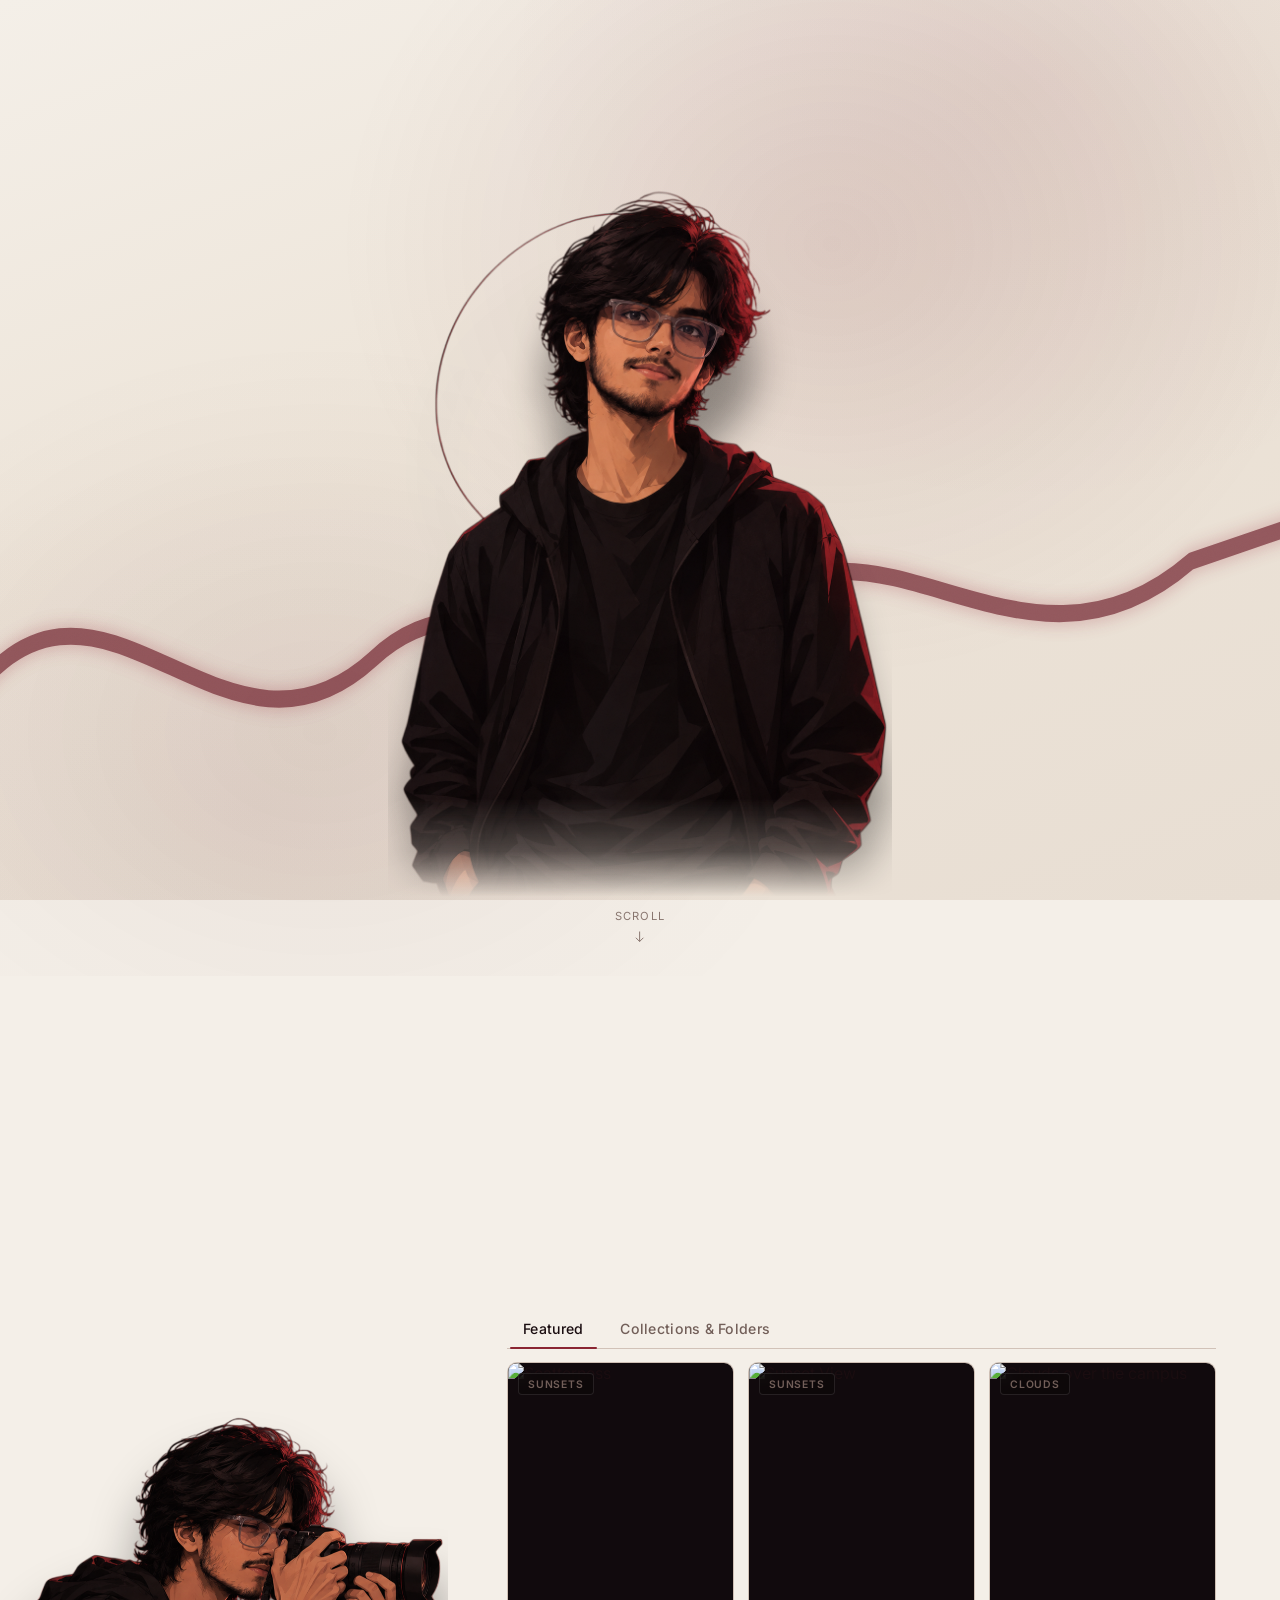
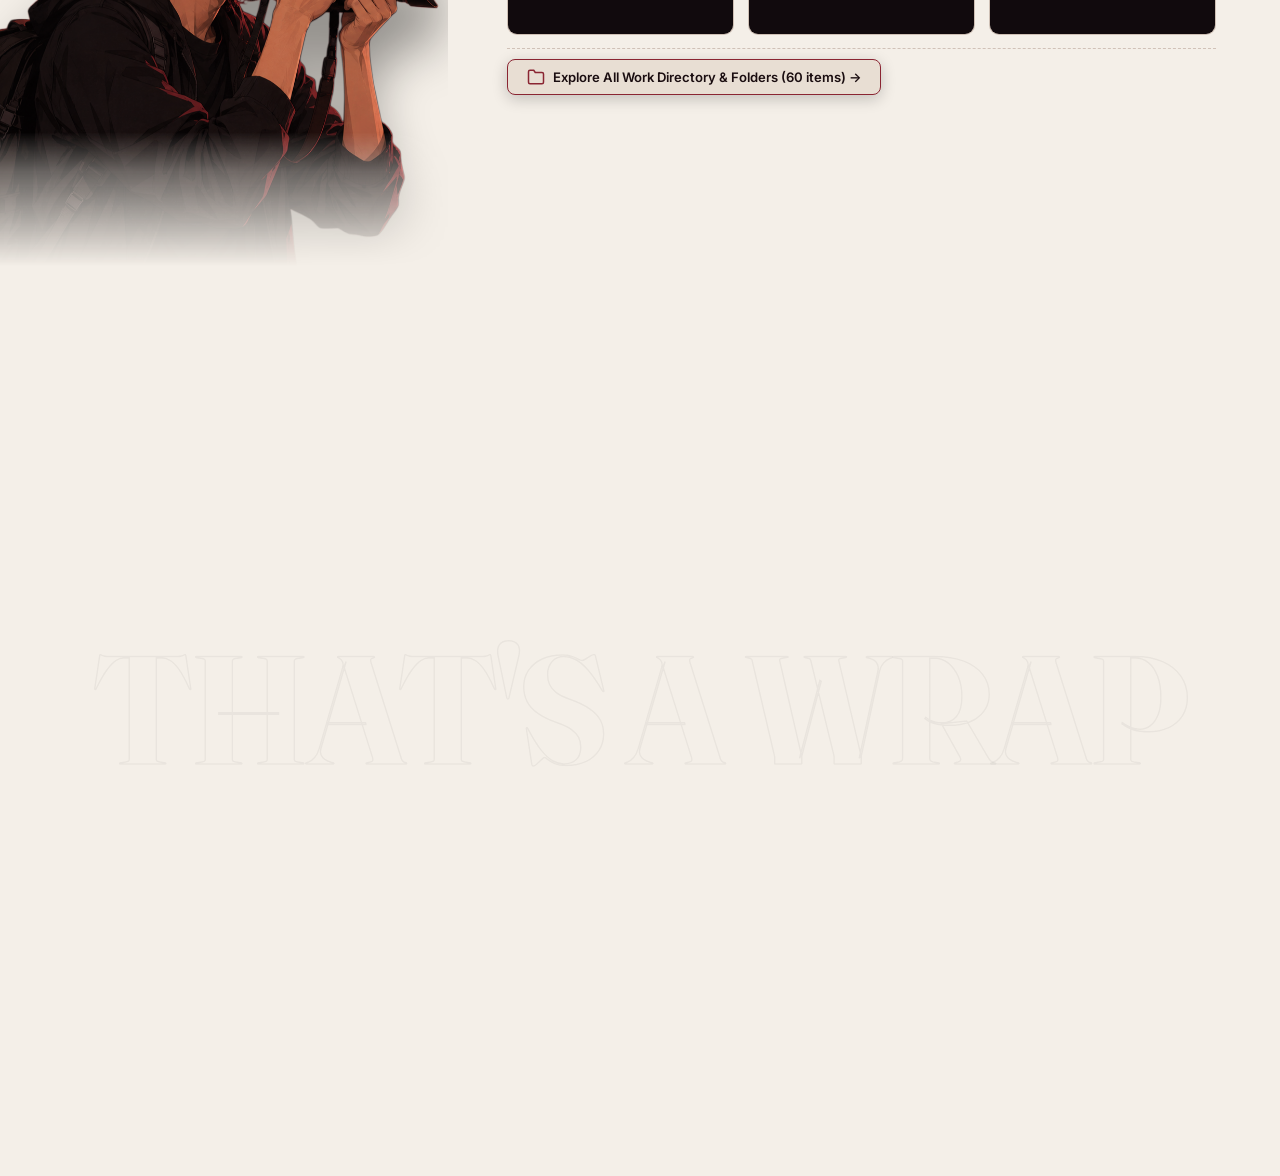
==== index.html @ b4c971c4 "feat: complete portfolio website release" ====
<!DOCTYPE html>
<html lang="en">
<head>
<meta charset="UTF-8">
<meta name="viewport" content="width=device-width, initial-scale=1.0">
<title>Priyansh Namdeo — Photographer &amp; Videographer</title>
<meta name="description" content="Portfolio of Priyansh Namdeo — self-taught photographer and videographer based in Gwalior, India.">
<link rel="icon" href="data:image/svg+xml,<svg xmlns='http://www.w3.org/2000/svg' viewBox='0 0 100 100'><text y='.9em' font-size='90'>📷</text></svg>">

<!-- Google Fonts: Fraunces for editorial display, Inter for clean body -->
<link rel="preconnect" href="https://fonts.googleapis.com">
<link rel="preconnect" href="https://fonts.gstatic.com" crossorigin>
<link href="https://fonts.googleapis.com/css2?family=Fraunces:ital,opsz,wght@0,9..144,300;0,9..144,400;0,9..144,500;0,9..144,600;1,9..144,300&family=Inter:wght@300;400;500;600&display=swap" rel="stylesheet">

<link rel="stylesheet" href="style.css">
</head>
<body class="theme-dark">

<!-- ============================================================
     BACKGROUND LAYERS
     ============================================================ -->

<!-- Dot grid pattern -->
<div class="dot-grid" aria-hidden="true"></div>

<!-- Global warm glow -->
<div class="bg-glow" aria-hidden="true"></div>

<!-- Film grain noise overlay -->
<div class="grain" aria-hidden="true"></div>

<!-- ============================================================
     NAVBAR
     ============================================================ -->
<nav class="navbar" id="navbar" aria-label="Main navigation">
  <a href="#hero" class="nav-logo" id="navLogo">
    PN<span>.</span>
  </a>

  <ul class="nav-links" id="navLinks" role="list">
    <li><a href="#hero"   class="active" data-nav="hero">Intro</a></li>
    <li><a href="#work"   data-nav="work">Work</a></li>
    <li><a href="work.html">All Folders</a></li>
    <li><a href="#thanks" data-nav="thanks">Contact</a></li>
  </ul>

  <div style="display:flex;align-items:center;gap:0.8rem;">
    <!-- Theme toggle (moved into nav) -->
    <button id="themeToggle" class="theme-toggle" aria-label="Toggle light and dark theme">
      <svg class="icon-sun" viewBox="0 0 24 24" fill="none" stroke="currentColor" stroke-width="1.6">
        <circle cx="12" cy="12" r="4.2"/>
        <path d="M12 2.5v2.4M12 19.1v2.4M4.2 4.2l1.7 1.7M18.1 18.1l1.7 1.7M2.5 12h2.4M19.1 12h2.4M4.2 19.8l1.7-1.7M18.1 5.9l1.7-1.7"/>
      </svg>
      <svg class="icon-moon" viewBox="0 0 24 24" fill="none" stroke="currentColor" stroke-width="1.6">
        <path d="M20.5 14.5A8.5 8.5 0 1 1 9.5 3.5a7 7 0 0 0 11 11Z"/>
      </svg>
    </button>

    <!-- Hamburger (mobile) -->
    <button class="nav-hamburger" id="navHamburger" aria-label="Toggle menu" aria-expanded="false">
      <span></span>
      <span></span>
      <span></span>
    </button>
  </div>
</nav>

<!-- ============================================================
     SIDE DOT NAV
     ============================================================ -->
<nav class="dot-nav" aria-label="Section navigation" id="dotNav">
  <button class="dot active" data-target="hero"   aria-label="Go to intro"></button>
  <button class="dot"        data-target="work"   aria-label="Go to work"></button>
  <button class="dot"        data-target="thanks" aria-label="Go to contact"></button>
</nav>

<!-- ============================================================
     MAIN SCROLL CONTAINER
     ============================================================ -->
<main id="scrollContainer">

  <!-- ============ SECTION 1: HERO ============ -->
  <section id="hero" class="panel hero-panel">
    <div class="hero-bg-glow" aria-hidden="true"></div>

    <div class="hero-inner">

      <!-- Left: About text -->
      <div class="hero-left" id="heroLeft">
        <p class="hero-tagline">Photographer &middot; Videographer</p>
        <p class="hero-about">
          I'm Priyansh — a self-taught photographer and videographer exploring
          visual storytelling through light, motion, and quiet moments.
          Currently a third-year B.Tech student at MITS Gwalior,
          learning the craft one frame at a time.
        </p>
      </div>

      <!-- Center: Name + Character -->
      <div class="hero-center">
        <div class="hero-nametag" id="heroNametag">
          <span class="hero-name-line" id="heroLine1">PRIYANSH</span>
          <span class="hero-name-line" id="heroLine2">NAMDEO</span>
          <div class="hero-name-accent" id="heroAccent"></div>
        </div>
        <img
          src="assets/01-mine_cutout.png"
          alt="Illustrated portrait of Priyansh Namdeo"
          class="hero-character"
          id="heroCharacter"
        >
      </div>

      <!-- Right: hidden spacer for grid balance -->
      <div class="hero-right" id="heroRight" aria-hidden="true"></div>

    </div><!-- /.hero-inner -->

    <!-- ======== RIBBON — fully behind the character (z-index 1) ======== -->
    <svg
      class="hero-ribbon"
      id="heroRibbon"
      viewBox="0 0 1440 800"
      preserveAspectRatio="none"
      aria-hidden="true"
    >
      <!--
        Single continuous ribbon path sweeping left to right.
        Entire SVG is z-index 1 — always behind the character (z-index 2).
        Drawn in via strokeDashoffset animation on page load.
      -->
      <path
        class="ribbon-path"
        id="ribbonPath"
        d="M -60,600
           C  100,400  240,660  420,540
           C  560,445  680,610  840,500
           C  990,400 1150,580 1340,460
           L 1500,420"
      />
    </svg>


    <!-- ======== 4-pointed sparkle stars (✦) — scattered around ======== -->
    <span class="sparkle sparkle--lg" style="top:16%;left:9%;"    aria-hidden="true">✦</span>
    <span class="sparkle"            style="top:70%;right:12%;"   aria-hidden="true">✦</span>
    <span class="sparkle sparkle--sm" style="top:32%;right:18%;"  aria-hidden="true">✦</span>
    <span class="sparkle sparkle--sm" style="top:58%;left:28%;"   aria-hidden="true">✦</span>
    <span class="sparkle sparkle--sm" style="top:80%;left:14%;"   aria-hidden="true">✦</span>

    <!-- ======== Prismatic lens flare light streaks ======== -->
    <div class="lens-flare lens-flare--1"   aria-hidden="true"></div>
    <div class="lens-flare lens-flare--2"   aria-hidden="true"></div>
    <div class="lens-flare lens-flare--dot" aria-hidden="true"></div>

    <!-- Scroll cue -->
    <div class="scroll-cue" id="scrollCue" role="button" tabindex="0" aria-label="Scroll to work">
      <span>Scroll</span>
      <svg viewBox="0 0 24 24" width="15" height="15" fill="none" stroke="currentColor" stroke-width="1.6">
        <path d="M12 4v16M6 14l6 6 6-6"/>
      </svg>
    </div>
  </section>

  <!-- ============ SECTION 2: WORK ============ -->
  <section id="work" class="panel work-panel">

    <!-- Left: Character column -->
    <div class="work-character-col">
      <img
        src="assets/02-mine_cutout.png"
        alt="Illustrated portrait of Priyansh Namdeo holding a camera"
        class="work-character"
        id="workCharacter"
      >
    </div>

    <!-- Right: Content -->
    <div class="work-content-col">
      <div class="work-header" id="workHeader">
        <h2 class="work-title">The Work</h2>
        <p class="work-subtitle">A collection of frames, edits, and stories — captured and cut over five years.</p>
      </div>

      <div class="tabs" role="tablist">
        <button class="tab-btn active" data-tab="featured" role="tab" aria-selected="true">Featured</button>
        <button class="tab-btn" data-tab="collections" role="tab" aria-selected="false">Collections &amp; Folders</button>
      </div>

      <!-- FEATURED TAB -->
      <div class="tab-panel active" id="tab-featured" role="tabpanel">
        <div class="masonry pinterest-grid" id="masonry-featured">
          <!-- populated by JS with all 6 featured items -->
        </div>
        <div class="explore-more-bar">
          <a href="work.html" class="explore-more-btn">
            <svg viewBox="0 0 24 24" width="18" height="18" fill="none" stroke="currentColor" stroke-width="2"><path d="M22 19a2 2 0 0 1-2 2H4a2 2 0 0 1-2-2V5a2 2 0 0 1 2-2h5l2 3h9a2 2 0 0 1 2 2z"/></svg>
            <span>Explore All Work Directory &amp; Folders (60 items) &rarr;</span>
          </a>
        </div>
      </div>

      <!-- COLLECTIONS & FOLDERS TAB -->
      <div class="tab-panel" id="tab-collections" role="tabpanel">
        <!-- Main Category / Folder Row -->
        <div class="folder-nav-row" id="folderNavRow">
          <button class="folder-btn active" data-folder="photography">
            <svg viewBox="0 0 24 24" width="16" height="16" fill="none" stroke="currentColor" stroke-width="1.8"><path d="M23 19a2 2 0 0 1-2 2H3a2 2 0 0 1-2-2V8a2 2 0 0 1 2-2h4l2-3h6l2 3h4a2 2 0 0 1 2 2z"/><circle cx="12" cy="13" r="4"/></svg>
            <span>Photography</span>
            <span class="folder-badge" id="badge-photography">39</span>
          </button>
          <button class="folder-btn" data-folder="video">
            <svg viewBox="0 0 24 24" width="16" height="16" fill="none" stroke="currentColor" stroke-width="1.8"><polygon points="23 7 16 12 23 17 23 7"/><rect x="1" y="5" width="15" height="14" rx="2" ry="2"/></svg>
            <span>Videography &amp; Reels</span>
            <span class="folder-badge" id="badge-video">21</span>
          </button>
        </div>

        <!-- Subfolder Pills Row -->
        <div class="subtab-row" id="subfolderNavRow">
          <!-- Populated dynamically by JS -->
        </div>

        <!-- Breadcrumb / Active Context indicator -->
        <div class="folder-breadcrumb" id="folderBreadcrumb">
          <span class="crumb-root">Collections</span>
          <span class="crumb-sep">/</span>
          <span class="crumb-folder" id="crumbFolder">Photography</span>
          <span class="crumb-sep">/</span>
          <span class="crumb-sub" id="crumbSub">All Photos</span>
          <span class="crumb-count" id="crumbCount"></span>
        </div>

        <!-- Pinterest Masonry View -->
        <div class="masonry pinterest-grid" id="masonry-collections">
          <!-- populated by JS -->
        </div>

        <div class="explore-more-bar">
          <a href="work.html" class="explore-more-btn">
            <svg viewBox="0 0 24 24" width="18" height="18" fill="none" stroke="currentColor" stroke-width="2"><path d="M22 19a2 2 0 0 1-2 2H4a2 2 0 0 1-2-2V5a2 2 0 0 1 2-2h5l2 3h9a2 2 0 0 1 2 2z"/></svg>
            <span>Open Full Directory in Separate Page &rarr;</span>
          </a>
        </div>
      </div>
    </div>
  </section>

  <!-- ============ SECTION 3: THANK YOU ============ -->
  <section id="thanks" class="panel thanks-panel">
    <!-- Background Atmospheric Watermark Typography -->
    <div class="thanks-watermark" aria-hidden="true">THAT'S A WRAP</div>

    <div class="thanks-content-col" id="thanksContent">
      <h2 class="thanks-title">Thank You<br>for Stopping By</h2>
      <p class="thanks-body">
        That's the work, so far. New frames and edits get added as I make them —
        feel free to come back and see what's new. If you'd like to talk,
        collaborate, or just say hi, find me here:
      </p>
      <div class="social-row">
        <a href="mailto:priyanshnamdeo123@gmail.com" class="social-link" title="Send an email to Priyansh">
          <svg viewBox="0 0 24 24" width="20" height="20" fill="none" stroke="currentColor" stroke-width="1.6">
            <path d="M4 4h16c1.1 0 2 .9 2 2v12c0 1.1-.9 2-2 2H4c-1.1 0-2-.9-2-2V6c0-1.1.9-2 2-2z"/>
            <polyline points="22,6 12,13 2,6"/>
          </svg>
          <span>priyanshnamdeo123@gmail.com</span>
        </a>
        <a href="https://www.instagram.com/pnx.cam._/?hl=en" target="_blank" rel="noopener" class="social-link">
          <svg viewBox="0 0 24 24" width="20" height="20" fill="none" stroke="currentColor" stroke-width="1.6">
            <rect x="3" y="3" width="18" height="18" rx="5"/>
            <circle cx="12" cy="12" r="4"/>
            <circle cx="17.2" cy="6.8" r="1"/>
          </svg>
          <span>Instagram</span>
        </a>
        <a href="https://www.linkedin.com/in/priyansh-namdeo-vii" target="_blank" rel="noopener" class="social-link">
          <svg viewBox="0 0 24 24" width="20" height="20" fill="none" stroke="currentColor" stroke-width="1.6">
            <rect x="3.5" y="3.5" width="17" height="17" rx="3.5"/>
            <path d="M6.5 8.8h.01M6.5 12v6M12 12v6M12 12c0-2 1.8-2.8 3-2.8 1.7 0 3 1 3 3.3V18"/>
          </svg>
          <span>LinkedIn</span>
        </a>
      </div>
    </div>

    <div class="thanks-character-col" id="thanksCharCol">
      <img
        src="assets/03-mine_cutout.png"
        alt="Illustration of Priyansh walking away, waving goodbye"
        class="thanks-character"
        id="thanksCharacter"
      >
    </div>
  </section>

</main><!-- /#scrollContainer -->

<!-- ============================================================
     LIGHTBOX (with Prev/Next Navigation)
     ============================================================ -->
<div id="lightbox" class="lightbox" role="dialog" aria-modal="true" aria-label="Media viewer">
  <button class="lightbox-close" id="lightboxClose" aria-label="Close viewer">
    <svg viewBox="0 0 24 24" width="24" height="24" fill="none" stroke="currentColor" stroke-width="1.6">
      <path d="M6 6l12 12M18 6L6 18"/>
    </svg>
  </button>
  <button class="lightbox-nav lightbox-prev" id="lightboxPrev" aria-label="Previous item">
    <svg viewBox="0 0 24 24" width="28" height="28" fill="none" stroke="currentColor" stroke-width="1.8">
      <path d="M15 18l-6-6 6-6"/>
    </svg>
  </button>
  <button class="lightbox-nav lightbox-next" id="lightboxNext" aria-label="Next item">
    <svg viewBox="0 0 24 24" width="28" height="28" fill="none" stroke="currentColor" stroke-width="1.8">
      <path d="M9 18l6-6-6-6"/>
    </svg>
  </button>
  <div class="lightbox-inner" id="lightboxInner"></div>
  <div class="lightbox-caption" id="lightboxCaption"></div>
</div>

<!-- ============================================================
     SCRIPTS
     ============================================================ -->
<script src="https://cdnjs.cloudflare.com/ajax/libs/animejs/3.2.2/anime.min.js"></script>
<script src="gallery-data.js"></script>
<script src="script.js"></script>
</body>
</html>
---- style.css ----
/* ==========================================================================
   PRIYANSH NAMDEO — PORTFOLIO
   Burgundy Noir × Ivory Editorial × Cinematic Anime × Minimal Luxury
   ========================================================================== */

/* ---- IMPORT FONTS ---- */
/* (already in <head>, kept for reference) */

/* ==========================================================================
   CSS CUSTOM PROPERTIES — COLOR SYSTEM
   ========================================================================== */

:root {
  /* Dark theme (default) — Burgundy Noir */
  --bg:              #0D080A;
  --surface:         #170D10;
  --deep-burgundy:   #2A0D14;
  --burgundy:        #641A27;
  --accent:          #9B2F3D;
  --text-muted:      #BBA9A0;
  --text-secondary:  #806D67;
  --text:            #F4EDE4;
  --border:          rgba(74, 37, 44, 0.65);
  --border-solid:    #4A252C;

  /* FOV cone color */
  --fov-fill:        rgba(155, 47, 61, 0.10);
  --fov-stroke:      rgba(155, 47, 61, 0.45);

  /* Fonts */
  --font-display: 'Fraunces', Georgia, serif;
  --font-body:    'Inter', system-ui, sans-serif;

  /* Easing */
  --ease: cubic-bezier(.22,.61,.36,1);
  --ease-bounce: cubic-bezier(.34,1.56,.64,1);

  /* Noise overlay opacity */
  --noise-opacity: 0.038;
}

body.theme-light {
  /* Light theme — Ivory Editorial */
  --bg:              #F4EFE8;
  --surface:         #E8DED3;
  --deep-burgundy:   #53161D;
  --burgundy:        #6E1E2A;
  --accent:          #8A2532;
  --text-muted:      #725F59;
  --text-secondary:  #88756E;
  --text:            #1A0D10;
  --border:          rgba(203, 186, 176, 0.85);
  --border-solid:    #CBBAB0;

  --fov-fill:        rgba(110, 30, 42, 0.07);
  --fov-stroke:      rgba(110, 30, 42, 0.30);

  --noise-opacity: 0.028;
}

/* ==========================================================================
   RESET & BASE
   ========================================================================== */

*, *::before, *::after { box-sizing: border-box; }

html {
  scroll-behavior: smooth;
}

html, body {
  margin: 0;
  padding: 0;
  background: var(--bg);
  color: var(--text);
  font-family: var(--font-body);
  overflow-x: hidden;
}

body {
  transition: background-color .65s var(--ease), color .65s var(--ease);
  min-height: 100vh;
}

img  { max-width: 100%; display: block; }
a    { color: inherit; text-decoration: none; }
button { font-family: inherit; cursor: pointer; background: none; border: none; color: inherit; padding: 0; }

::selection { background: var(--burgundy); color: var(--text); }

/* Scrollbar */
::-webkit-scrollbar { width: 7px; }
::-webkit-scrollbar-track { background: var(--bg); }
::-webkit-scrollbar-thumb { background: var(--burgundy); border-radius: 4px; }

/* ==========================================================================
   GLOBAL BACKGROUND — NOISE + DOTS + GRADIENT
   ========================================================================== */

/* Noise texture */
.grain {
  position: fixed;
  inset: 0;
  z-index: 998;
  pointer-events: none;
  opacity: var(--noise-opacity);
  mix-blend-mode: overlay;
  background-image: url("data:image/svg+xml,%3Csvg xmlns='http://www.w3.org/2000/svg' width='160' height='160'%3E%3Cfilter id='n'%3E%3CfeTurbulence type='fractalNoise' baseFrequency='0.85' numOctaves='4' stitchTiles='stitch'/%3E%3C/filter%3E%3Crect width='100%25' height='100%25' filter='url(%23n)'/%3E%3C/svg%3E");
  background-size: 160px 160px;
}

/* Dot grid pattern */
.dot-grid {
  position: fixed;
  inset: 0;
  z-index: 0;
  pointer-events: none;
  /* Radial dot pattern */
  background-image: radial-gradient(circle, var(--border-solid) 1px, transparent 1px);
  background-size: 36px 36px;
  opacity: 0.22;
  transition: opacity .65s var(--ease);
}
body.theme-light .dot-grid {
  opacity: 0.14;
}

/* Global warm glow background (sits above dot grid, below content) */
.bg-glow {
  position: fixed;
  inset: 0;
  z-index: 1;
  pointer-events: none;
  transition: background .65s var(--ease);
}

/* Dark mode subtle radial glows */
body.theme-dark .bg-glow {
  background:
    radial-gradient(ellipse at 72% 18%, rgba(155,47,61,0.14) 0%, transparent 42%),
    radial-gradient(ellipse at 18% 78%, rgba(100,26,39,0.10) 0%, transparent 42%),
    radial-gradient(ellipse at 50% 50%, rgba(42,13,20,0.20) 0%, transparent 70%);
}

/* Light mode: editorial warm gradient */
body.theme-light .bg-glow {
  background:
    radial-gradient(ellipse at 80% 10%, rgba(110,30,42,0.09) 0%, transparent 36%),
    radial-gradient(ellipse at 20% 90%, rgba(83,22,29,0.06) 0%, transparent 32%),
    linear-gradient(160deg, #F4EFE8 0%, #EDE4D8 45%, #E8DED3 100%);
}

/* ==========================================================================
   NAVBAR
   ========================================================================== */

.navbar {
  position: fixed;
  top: 0;
  left: 0;
  right: 0;
  z-index: 500;
  display: flex;
  align-items: center;
  justify-content: space-between;
  padding: 0 5vw;
  height: 64px;
  background: transparent;
  transition: background .4s var(--ease), border-color .4s var(--ease), backdrop-filter .4s var(--ease);
}

.navbar.scrolled {
  background: rgba(13, 8, 10, 0.75);
  backdrop-filter: blur(18px) saturate(1.4);
  border-bottom: 1px solid var(--border);
}
body.theme-light .navbar.scrolled {
  background: rgba(244, 239, 232, 0.82);
  backdrop-filter: blur(18px) saturate(1.6);
  border-bottom: 1px solid var(--border);
}

.nav-logo {
  font-family: var(--font-display);
  font-size: 1.15rem;
  font-weight: 500;
  letter-spacing: 0.02em;
  color: var(--text);
  opacity: 0;               /* animated in by JS */
  transform: translateY(-8px);
  transition: opacity .35s var(--ease), color .35s var(--ease);
}
.nav-logo span { color: var(--accent); }

.nav-links {
  display: flex;
  align-items: center;
  gap: 2.4rem;
  list-style: none;
  margin: 0;
  padding: 0;
  opacity: 0;
  transform: translateY(-8px);
}

.nav-links a {
  font-size: 0.84rem;
  font-weight: 500;
  letter-spacing: 0.06em;
  text-transform: uppercase;
  color: var(--text-muted);
  position: relative;
  transition: color .3s var(--ease);
}
.nav-links a::after {
  content: '';
  position: absolute;
  left: 0; right: 0;
  bottom: -3px;
  height: 1.5px;
  background: var(--accent);
  transform: scaleX(0);
  transform-origin: left;
  transition: transform .3s var(--ease);
}
.nav-links a:hover { color: var(--text); }
.nav-links a:hover::after { transform: scaleX(1); }
.nav-links a.active { color: var(--text); }
.nav-links a.active::after { transform: scaleX(1); }

/* Hamburger (mobile) */
.nav-hamburger {
  display: none;
  flex-direction: column;
  gap: 5px;
  padding: 6px;
  cursor: pointer;
  z-index: 10;
}
.nav-hamburger span {
  display: block;
  width: 22px;
  height: 1.5px;
  background: var(--text);
  border-radius: 2px;
  transition: transform .35s var(--ease), opacity .35s var(--ease);
}

/* Mobile menu open */
.navbar.menu-open .nav-hamburger span:nth-child(1) { transform: translateY(6.5px) rotate(45deg); }
.navbar.menu-open .nav-hamburger span:nth-child(2) { opacity: 0; transform: scaleX(0); }
.navbar.menu-open .nav-hamburger span:nth-child(3) { transform: translateY(-6.5px) rotate(-45deg); }

/* ==========================================================================
   PANELS / SCROLL SECTIONS
   ========================================================================== */

main#scrollContainer {
  scroll-snap-type: y proximity;
  position: relative;
  z-index: 2;
}

.panel {
  min-height: 100vh;
  width: 100%;
  position: relative;
  scroll-snap-align: start;
  display: flex;
  align-items: center;
  justify-content: center;
  padding: 6rem 5vw 4rem;
  overflow: hidden;
}

/* ==========================================================================
   THEME TOGGLE
   ========================================================================== */

.theme-toggle {
  width: 42px;
  height: 42px;
  border-radius: 50%;
  border: 1px solid var(--border);
  background: var(--surface);
  color: var(--text);
  display: flex;
  align-items: center;
  justify-content: center;
  flex-shrink: 0;
  transition: border-color .4s var(--ease), transform .3s var(--ease), background .4s var(--ease);
  opacity: 0;
  transform-origin: center;
}
.theme-toggle:hover { transform: scale(1.08); border-color: var(--accent); }
.theme-toggle svg { position: absolute; transition: opacity .4s var(--ease), transform .5s var(--ease); }
.icon-moon { opacity: 1; }
.icon-sun  { opacity: 0; transform: rotate(-40deg); }
body.theme-light .icon-moon { opacity: 0; transform: rotate(40deg); }
body.theme-light .icon-sun  { opacity: 1; transform: rotate(0); }

/* ==========================================================================
   DOT NAV (side)
   ========================================================================== */

.dot-nav {
  position: fixed;
  right: 24px;
  top: 50%;
  transform: translateY(-50%);
  z-index: 200;
  display: flex;
  flex-direction: column;
  gap: 12px;
  opacity: 0; /* animated in */
}

.dot {
  width: 8px;
  height: 8px;
  border-radius: 50%;
  background: var(--border-solid);
  transition: all .45s var(--ease-bounce);
}
.dot.active {
  background: var(--accent);
  height: 28px;
  border-radius: 5px;
}
.dot:hover:not(.active) {
  background: var(--text-muted);
  transform: scale(1.3);
}

/* ==========================================================================
   SECTION 1 — HERO
   ========================================================================== */

.hero-panel {
  flex-direction: column;
  padding-top: 80px;
  overflow: visible;
}

/* Radial glow specific to hero */
.hero-bg-glow {
  position: absolute;
  inset: 0;
  pointer-events: none;
  background:
    radial-gradient(ellipse at 60% 30%, rgba(155,47,61,0.18) 0%, transparent 50%),
    radial-gradient(ellipse at 30% 70%, rgba(42,13,20,0.25) 0%, transparent 45%);
  transition: opacity .6s var(--ease);
}
body.theme-light .hero-bg-glow {
  background:
    radial-gradient(ellipse at 65% 25%, rgba(110,30,42,0.10) 0%, transparent 42%),
    radial-gradient(ellipse at 25% 75%, rgba(83,22,29,0.06) 0%, transparent 38%);
}

/* Layout container */
.hero-inner {
  position: relative;
  display: grid;
  grid-template-columns: 1fr auto 1fr;
  grid-template-rows: auto auto;
  align-items: end;
  gap: 0;
  width: 100%;
  max-width: 1100px;
  margin: 0 auto;
}

/* Left: about/tagline */
.hero-left {
  grid-column: 1;
  grid-row: 1 / 3;
  display: flex;
  flex-direction: column;
  justify-content: flex-end;
  align-items: flex-start;
  padding-bottom: 2.4rem;
  padding-right: 2rem;
  opacity: 0;
  /* Sit above the ribbon-front layer (z-index 4) */
  position: relative;
  z-index: 10;
}

/* Center: name + character stacked */
.hero-center {
  grid-column: 2;
  grid-row: 1 / 3;
  display: flex;
  flex-direction: column;
  align-items: center;
  position: relative;
}

/* Right: hidden — kept for layout grid balance */
.hero-right {
  grid-column: 3;
  grid-row: 1 / 3;
  display: flex;
  flex-direction: column;
  justify-content: flex-end;
  align-items: flex-end;
  padding-bottom: 2.4rem;
  padding-left: 2rem;
  opacity: 0;
  pointer-events: none;
  visibility: hidden;
}

/* Name tag — sits behind character head */
.hero-nametag {
  position: relative;
  z-index: 1;
  display: flex;
  flex-direction: column;
  line-height: 0.82;
  /* Moved slightly up so NAMDEO is clearly visible around the neck/shoulder */
  margin-bottom: -9.5rem;
  user-select: none;
  text-align: center;
  /* Name stays fully visible — no fade mask */
}



.hero-name-line {
  font-family: var(--font-display);
  font-weight: 600;
  font-size: clamp(3rem, 10.5vw, 8rem);
  letter-spacing: -0.015em;
  color: var(--text);
  opacity: 0;    /* animated in */
}
body.theme-dark .hero-name-line  { opacity: 0; } /* reset; JS controls */

/* Name decorative underscore / accent line */
.hero-name-accent {
  width: 3rem;
  height: 2px;
  background: var(--accent);
  margin: 1rem auto 0;
  border-radius: 2px;
  transform: scaleX(0);
  transform-origin: left;
}

/* Character image — fades out at the lower body (legs merge into bg) */
.hero-character {
  position: relative;
  z-index: 2;
  max-height: 84vh;
  width: auto;
  /*
    Drop-shadow: push Y offset way down (60px) + tight blur (18px) + low opacity
    so the shadow falls directly beneath the feet and does NOT create dark side halos.
    The old large blur radius (55px) was spreading dark areas to the left/right sides.
  */
  filter: drop-shadow(0 60px 18px rgba(0,0,0,0.38));
  -webkit-mask-image: linear-gradient(to bottom,
    black 0%,
    black 85%,
    rgba(0,0,0,0.7) 92%,
    transparent 98%
  );
  mask-image: linear-gradient(to bottom,
    black 0%,
    black 85%,
    rgba(0,0,0,0.7) 92%,
    transparent 98%
  );
}

/* Left panel content */
.hero-tagline {
  font-family: var(--font-body);
  font-size: 0.88rem;
  letter-spacing: 0.08em;
  text-transform: uppercase;
  color: var(--accent);
  margin: 0 0 1.2rem;
  font-weight: 600;
}

.hero-about {
  font-size: 0.96rem;
  line-height: 1.78;
  color: var(--text-muted);
  margin: 0;
  max-width: 30ch;
}

/* Right panel content */
.hero-year-badge {
  font-family: var(--font-display);
  font-size: clamp(4rem, 8vw, 6.5rem);
  font-weight: 300;
  color: var(--deep-burgundy);
  line-height: 1;
  margin: 0;
  user-select: none;
}
body.theme-light .hero-year-badge {
  color: var(--surface);
}

.hero-scroll-hint {
  font-size: 0.72rem;
  letter-spacing: 0.14em;
  text-transform: uppercase;
  color: var(--text-secondary);
  writing-mode: vertical-rl;
  display: flex;
  align-items: center;
  gap: 8px;
  margin-top: 1.4rem;
}

/* Scroll cue (bottom center) */
.scroll-cue {
  position: absolute;
  bottom: 32px;
  left: 50%;
  transform: translateX(-50%);
  z-index: 10;
  display: flex;
  flex-direction: column;
  align-items: center;
  gap: 6px;
  font-size: 0.70rem;
  letter-spacing: 0.10em;
  text-transform: uppercase;
  color: var(--text-secondary);
  cursor: pointer;
  animation: bob 2.6s ease-in-out infinite;
  opacity: 0; /* animated in */
}
@keyframes bob {
  0%, 100% { transform: translateX(-50%) translateY(0); }
  50%       { transform: translateX(-50%) translateY(9px); }
}

/* ==========================================================================
   SECTION 2 — WORK
   ========================================================================== */

.work-panel {
  align-items: center;
  justify-content: flex-start;
  gap: 3vw;
  padding: 4.2rem 3vw 1.5rem 0; /* Tightened for exact viewport fit */
  height: 100vh;
  max-height: 100vh;
  box-sizing: border-box;
}

/* ---- Left column: character fills the entire left region ---- */
.work-character-col {
  flex: 0 0 36vw;
  max-width: 540px;
  position: relative;
  display: flex;
  align-items: flex-end;
  justify-content: flex-start;
  min-width: 340px;
  height: 100%;
  overflow: visible;
  padding-left: 0;
}

.work-character {
  position: relative;
  z-index: 3;
  width: 100%;
  max-width: 540px;
  max-height: 86vh;
  height: auto;
  object-fit: contain;
  object-position: left bottom;
  align-self: flex-end;
  margin-left: -1vw;
  filter: drop-shadow(0 40px 25px rgba(0,0,0,0.4));
  /* Smooth fade at the bottom edge */
  -webkit-mask-image: linear-gradient(to bottom,
    black 0%,
    black 84%,
    rgba(0,0,0,0.7) 92%,
    transparent 99%
  );
  mask-image: linear-gradient(to bottom,
    black 0%,
    black 84%,
    rgba(0,0,0,0.7) 92%,
    transparent 99%
  );
  transition: transform 0.1s ease-out;
}

/* ---- Right column: content ---- */
.work-content-col {
  flex: 1 1 auto;
  display: flex;
  flex-direction: column;
  justify-content: center;
  min-width: 0;
  padding-left: 0.5rem;
  padding-right: 2vw;
  max-height: 88vh;
}

.work-header {
  margin-bottom: 0.85rem;
  opacity: 0; /* animated in */
}
.work-title {
  font-family: var(--font-display);
  font-size: clamp(1.8rem, 3.2vw, 2.6rem);
  font-weight: 600;
  margin: 0 0 0.2rem;
  color: var(--text);
}
.work-subtitle {
  color: var(--text-muted);
  font-size: 0.90rem;
  margin: 0;
  max-width: 50ch;
  line-height: 1.5;
}

/* Tabs */
.tabs {
  display: flex;
  gap: 0.3rem;
  border-bottom: 1px solid var(--border);
  margin-bottom: 0.85rem;
  flex-wrap: wrap;
}
.tab-btn {
  padding: 0.65rem 1rem;
  font-size: 0.88rem;
  font-weight: 500;
  color: var(--text-muted);
  position: relative;
  transition: color .3s var(--ease);
  letter-spacing: 0.02em;
}
.tab-btn::after {
  content: '';
  position: absolute;
  left: 0.15rem;
  right: 0.15rem;
  bottom: -1px;
  height: 2px;
  background: var(--accent);
  transform: scaleX(0);
  transform-origin: left;
  transition: transform .35s var(--ease);
  border-radius: 2px;
}
.tab-btn:hover              { color: var(--text); }
.tab-btn.active             { color: var(--text); }
.tab-btn.active::after      { transform: scaleX(1); }

.tab-panel  { display: none; }
.tab-panel.active { display: block; }

/* ==========================================================================
   FOLDER / COLLECTION NAVIGATION
   ========================================================================== */

.folder-nav-row {
  display: flex;
  gap: 0.75rem;
  margin-bottom: 0.9rem;
  flex-wrap: wrap;
}

.folder-btn {
  display: inline-flex;
  align-items: center;
  gap: 0.5rem;
  padding: 0.55rem 1.15rem;
  border-radius: 8px;
  border: 1px solid var(--border);
  background: var(--surface);
  color: var(--text-muted);
  font-size: 0.88rem;
  font-weight: 500;
  cursor: pointer;
  transition: all 0.3s var(--ease);
}

.folder-btn:hover {
  color: var(--text);
  border-color: var(--accent);
  background: rgba(100, 26, 39, 0.25);
  transform: translateY(-2px);
}

.folder-btn.active {
  background: var(--burgundy);
  color: var(--text);
  border-color: var(--accent);
  box-shadow: 0 4px 18px rgba(155, 47, 61, 0.25);
}

.folder-badge {
  font-size: 0.72rem;
  padding: 0.15rem 0.45rem;
  border-radius: 999px;
  background: rgba(0, 0, 0, 0.35);
  color: var(--text);
  font-weight: 600;
}

.subtab-row {
  display: flex;
  flex-wrap: wrap;
  gap: 0.45rem;
  margin-bottom: 0.8rem;
}

.subtab-btn {
  display: inline-flex;
  align-items: center;
  gap: 0.35rem;
  padding: 0.38rem 0.85rem;
  font-size: 0.8rem;
  border-radius: 999px;
  border: 1px solid var(--border);
  background: rgba(23, 13, 16, 0.6);
  color: var(--text-muted);
  transition: all .3s var(--ease);
  letter-spacing: 0.02em;
}

.subtab-btn .sub-count {
  font-size: 0.72rem;
  opacity: 0.65;
}

.subtab-btn:hover {
  color: var(--text);
  border-color: var(--accent);
  background: rgba(155, 47, 61, 0.18);
}

.subtab-btn.active {
  background: var(--accent);
  color: #F4EDE4;
  border-color: var(--accent);
  box-shadow: 0 2px 10px rgba(155, 47, 61, 0.3);
}

/* Breadcrumb Context Bar */
.folder-breadcrumb {
  display: flex;
  align-items: center;
  gap: 0.4rem;
  font-size: 0.78rem;
  color: var(--text-secondary);
  margin-bottom: 1rem;
  padding: 0.35rem 0.6rem;
  background: rgba(23, 13, 16, 0.4);
  border-radius: 6px;
  border-left: 2px solid var(--accent);
  width: fit-content;
}

.crumb-root { opacity: 0.65; }
.crumb-sep { opacity: 0.4; }
.crumb-folder { color: var(--text-muted); font-weight: 500; }
.crumb-sub { color: var(--text); font-weight: 600; }
.crumb-count { color: var(--text-secondary); font-size: 0.74rem; }

/* ==========================================================================
   PINTEREST MASONRY GRID (Main Showcase Slide)
   Fits exactly 3 cards cleanly inside the viewport without any scrolling
   ========================================================================== */

.masonry.pinterest-grid {
  display: grid;
  grid-template-columns: repeat(3, 1fr);
  gap: 14px;
  max-height: none;
  overflow: hidden;
  padding: 0;
  width: 100%;
}

.pinterest-card {
  border-radius: 10px;
  overflow: hidden;
  position: relative;
  background: var(--surface);
  border: 1px solid var(--border);
  cursor: pointer;
  aspect-ratio: 4 / 4.8;
  display: flex;
  flex-direction: column;
  transition:
    transform .35s var(--ease),
    border-color .35s var(--ease),
    box-shadow .35s var(--ease);
}

.pinterest-card:hover {
  transform: translateY(-4px) scale(1.02);
  border-color: var(--accent);
  box-shadow: 0 16px 36px rgba(155, 47, 61, 0.24);
}

.media-wrap {
  width: 100%;
  height: 100%;
  position: relative;
  overflow: hidden;
  background: #110A0D;
}

.pinterest-card img,
.pinterest-card video {
  width: 100%;
  height: 100%;
  object-fit: cover;
  display: block;
  transition: transform .6s var(--ease), filter .3s var(--ease);
}

.pinterest-card:hover img,
.pinterest-card:hover video {
  transform: scale(1.06);
}

/* Category Badge on Card */
.card-tag {
  position: absolute;
  top: 10px;
  left: 10px;
  z-index: 2;
  font-size: 0.65rem;
  letter-spacing: 0.08em;
  font-weight: 600;
  padding: 0.2rem 0.55rem;
  border-radius: 4px;
  background: rgba(13, 8, 10, 0.78);
  color: var(--text-muted);
  backdrop-filter: blur(6px);
  border: 1px solid rgba(255, 255, 255, 0.1);
  transition: color 0.3s, border-color 0.3s;
}

.pinterest-card:hover .card-tag {
  color: var(--text);
  border-color: var(--accent);
}

.pinterest-card .item-overlay {
  position: absolute;
  inset: 0;
  display: flex;
  flex-direction: column;
  justify-content: flex-end;
  padding: 12px 14px;
  background: linear-gradient(to top, rgba(13, 8, 10, 0.9) 0%, rgba(13, 8, 10, 0.4) 45%, transparent 75%);
  opacity: 0;
  transition: opacity .35s var(--ease);
}

.pinterest-card:hover .item-overlay {
  opacity: 1;
}

.pinterest-card .item-title {
  font-size: 0.85rem;
  font-weight: 600;
  color: #F4EDE4;
  line-height: 1.35;
}

.pinterest-card .item-date {
  font-size: 0.72rem;
  color: #BBA9A0;
  margin-top: 3px;
}

.play-badge {
  position: absolute;
  top: 8px;
  right: 8px;
  width: 26px;
  height: 26px;
  border-radius: 50%;
  background: rgba(13,8,10,0.65);
  backdrop-filter: blur(4px);
  display: flex;
  align-items: center;
  justify-content: center;
  color: #F4EDE4;
  z-index: 2;
  border: 1px solid rgba(155,47,61,0.4);
}

.empty-note {
  color: var(--text-secondary);
  font-size: 0.88rem;
  padding: 1.2rem 0;
  font-style: italic;
}

/* Explore More Directory CTA Button */
.explore-more-bar {
  margin-top: 0.85rem;
  padding-top: 0.6rem;
  border-top: 1px dashed var(--border);
  display: flex;
  justify-content: flex-start;
}

.explore-more-btn {
  display: inline-flex;
  align-items: center;
  gap: 0.5rem;
  padding: 0.5rem 1.15rem;
  border-radius: 8px;
  background: var(--surface);
  border: 1px solid var(--accent);
  color: var(--text);
  font-size: 0.82rem;
  font-weight: 600;
  text-decoration: none;
  transition: all 0.3s var(--ease);
  box-shadow: 0 4px 15px rgba(0, 0, 0, 0.2);
}

.explore-more-btn svg {
  color: var(--accent);
  transition: transform 0.3s var(--ease);
}

.explore-more-btn:hover {
  background: var(--burgundy);
  color: #F4EDE4;
  transform: translateY(-2px);
  box-shadow: 0 8px 24px rgba(155, 47, 61, 0.3);
}

.explore-more-btn:hover svg {
  transform: scale(1.15);
  color: #F4EDE4;
}

/* Disable drag & save image protections */
img, video {
  user-select: none;
  -webkit-user-drag: none;
}

/* ==========================================================================
   SECTION 3 — THANK YOU
   ========================================================================== */

.thanks-panel {
  display: flex;
  align-items: flex-end; /* Anchor elements to bottom */
  justify-content: space-between;
  gap: 5vw;
  padding: 5rem 6vw 0; /* Flush bottom padding */
  height: 100vh;
  max-height: 100vh;
  box-sizing: border-box;
}

.thanks-content-col {
  flex: 1 1 50%;
  max-width: 580px;
  align-self: center; /* Center text content vertically */
  padding-bottom: 2rem;
  opacity: 0; /* animated in */
  position: relative;
  z-index: 4;
}

.thanks-title {
  font-family: var(--font-display);
  font-weight: 600;
  font-size: clamp(2.3rem, 5vw, 3.8rem);
  line-height: 1.08;
  margin: 0 0 1.2rem;
  color: var(--text);
}

.thanks-body {
  color: var(--text-muted);
  font-size: 1.02rem;
  line-height: 1.8;
  max-width: 48ch;
  margin: 0 0 2rem;
}

.social-row {
  display: flex;
  gap: 0.8rem;
  flex-wrap: wrap;
}

.social-link {
  display: flex;
  align-items: center;
  gap: 0.55rem;
  padding: 0.65rem 1.25rem;
  border: 1px solid var(--border);
  border-radius: 999px;
  color: var(--text);
  font-size: 0.86rem;
  font-weight: 500;
  background: var(--surface);
  transition: all .35s var(--ease);
  letter-spacing: 0.02em;
}

.social-link:hover {
  border-color: var(--accent);
  background: var(--burgundy);
  color: #F4EDE4;
  transform: translateY(-3px);
  box-shadow: 0 8px 24px rgba(155,47,61,0.25);
}

.thanks-character-col {
  flex: 0 0 45%;
  display: flex;
  align-items: flex-end; /* Stick to bottom */
  justify-content: center;
  min-width: 320px;
  max-width: 540px;
  height: 100%;
  opacity: 0; /* animated in */
  position: relative;
  z-index: 5;
}

.thanks-character {
  position: relative;
  z-index: 5;
  max-height: 88vh; /* Greatly enlarged character visual */
  width: auto;
  align-self: flex-end; /* Stick to the bottom */
  filter: drop-shadow(0 30px 40px rgba(0,0,0,0.45));
  /* Soft fade at the very bottom edge */
  -webkit-mask-image: linear-gradient(to bottom,
    black 0%,
    black 86%,
    rgba(0,0,0,0.7) 93%,
    transparent 99%
  );
  mask-image: linear-gradient(to bottom,
    black 0%,
    black 86%,
    rgba(0,0,0,0.7) 93%,
    transparent 99%
  );
}

/* ==========================================================================
   LIGHTBOX
   ========================================================================== */

.lightbox {
  position: fixed;
  inset: 0;
  z-index: 900;
  background: rgba(6,3,4,0.94);
  display: none;
  align-items: center;
  justify-content: center;
  flex-direction: column;
  padding: 4vh 4vw;
  backdrop-filter: blur(6px);
}
.lightbox.open { display: flex; }

.lightbox-inner {
  max-width: 92vw;
  max-height: 78vh;
  display: flex;
  align-items: center;
  justify-content: center;
}
.lightbox-inner img,
.lightbox-inner video {
  max-width: 92vw;
  max-height: 78vh;
  border-radius: 8px;
  box-shadow: 0 32px 90px rgba(0,0,0,0.65);
}

.lightbox-caption {
  margin-top: 1.1rem;
  color: #F4EDE4;
  text-align: center;
}
.lightbox-caption .cap-title { font-weight: 600; font-size: 0.95rem; }
.lightbox-caption .cap-date  { font-size: 0.78rem; color: #BBA9A0; margin-top: 3px; }

.lightbox-close {
  position: absolute;
  top: 22px;
  right: 26px;
  color: #F4EDE4;
  width: 42px;
  height: 42px;
  display: flex;
  align-items: center;
  justify-content: center;
  border-radius: 50%;
  border: 1px solid rgba(255,255,255,0.15);
  background: rgba(23, 13, 16, 0.65);
  backdrop-filter: blur(8px);
  cursor: pointer;
  z-index: 925;
  transition: background .3s var(--ease), border-color .3s var(--ease), transform .3s var(--ease);
}
.lightbox-close:hover {
  background: var(--burgundy);
  border-color: var(--accent);
  transform: scale(1.08);
}
.thanks-watermark {
  position: absolute;
  top: 48%;
  left: 50%;
  transform: translate(-50%, -50%);
  font-family: var(--font-display);
  font-size: clamp(4.5rem, 12vw, 11rem);
  font-weight: 700;
  letter-spacing: -0.02em; /* Reduced character spacing */
  white-space: nowrap;
  pointer-events: none;
  user-select: none;
  z-index: 1; /* Sits strictly behind character and content */
  color: transparent;
  -webkit-text-stroke: 1.5px rgba(244, 237, 228, 0.045);
  text-transform: uppercase;
  opacity: 0.85;
}
body.theme-light .thanks-watermark {
  -webkit-text-stroke: 1.5px rgba(26, 13, 16, 0.05);
}

.lightbox-nav {
  position: absolute;
  top: 50%;
  transform: translateY(-50%);
  color: #F4EDE4;
  width: 52px;
  height: 52px;
  border-radius: 50%;
  background: rgba(23, 13, 16, 0.65);
  backdrop-filter: blur(8px);
  border: 1px solid rgba(255, 255, 255, 0.15);
  display: flex;
  align-items: center;
  justify-content: center;
  cursor: pointer;
  z-index: 920;
  transition: all 0.3s var(--ease);
}
.lightbox-nav:hover {
  background: var(--burgundy);
  border-color: var(--accent);
  transform: translateY(-50%) scale(1.1);
  box-shadow: 0 8px 24px rgba(155, 47, 61, 0.35);
}
.lightbox-prev { left: 24px; }
.lightbox-next { right: 24px; }

@media (max-width: 768px) {
  .lightbox-prev { left: 10px; width: 42px; height: 42px; }
  .lightbox-next { right: 10px; width: 42px; height: 42px; }
}

/* ==========================================================================
   HERO EFFECTS — RIBBON, SPARKLES, LENS FLARES
   ========================================================================== */

/* ---- Single ribbon SVG — sits entirely BEHIND the character (z-index 1 < character z-index 2) ---- */
.hero-ribbon {
  position: absolute;
  inset: 0;
  width: 100%;
  height: 100%;
  z-index: 1;        /* Always behind character (z-index: 2) */
  pointer-events: none;
  overflow: visible;
}

.ribbon-path {
  fill: none;
  stroke: var(--burgundy);
  stroke-width: 14;
  stroke-linecap: round;
  stroke-linejoin: round;
  opacity: 0.7;
  filter: drop-shadow(0 0 8px rgba(155,47,61,0.5));
}

/* ---- 4-pointed sparkle stars (✦) — like image ref ---- */
.sparkle {
  position: absolute;
  font-style: normal;
  font-size: 1.55rem;
  color: var(--accent);
  z-index: 6;
  pointer-events: none;
  line-height: 1;
  opacity: 0; /* animated in by JS */
  text-shadow: 0 0 12px rgba(155,47,61,0.7);
  user-select: none;
}

.sparkle--sm {
  font-size: 0.9rem;
  color: var(--text-muted);
  text-shadow: 0 0 8px rgba(187,169,160,0.5);
}

.sparkle--lg {
  font-size: 2.2rem;
  opacity: 0;
}

/* ---- Prismatic lens flare light streaks — like image ref ---- */
.lens-flare {
  position: absolute;
  pointer-events: none;
  z-index: 4;
  border-radius: 50%;
  opacity: 0; /* animated in by JS */
}

/* Primary diagonal streak — lower left to mid area */
.lens-flare--1 {
  width: 42vw;
  max-width: 560px;
  height: 10px;
  bottom: 22%;
  left: 0%;
  background: linear-gradient(90deg,
    transparent 0%,
    rgba(155, 47, 61, 0.12) 15%,
    rgba(244, 237, 228, 0.35) 38%,
    rgba(200, 160, 140, 0.25) 50%,
    rgba(155, 47, 61, 0.18) 70%,
    transparent 100%
  );
  transform: rotate(-14deg);
  transform-origin: left center;
  filter: blur(3.5px);
}

/* Secondary smaller streak — upper right */
.lens-flare--2 {
  width: 28vw;
  max-width: 360px;
  height: 7px;
  top: 28%;
  right: 5%;
  background: linear-gradient(90deg,
    transparent 0%,
    rgba(100, 26, 39, 0.10) 10%,
    rgba(244, 237, 228, 0.28) 42%,
    rgba(187, 169, 160, 0.20) 65%,
    transparent 100%
  );
  transform: rotate(10deg);
  transform-origin: right center;
  filter: blur(2.5px);
}

/* Small circle flare dot */
.lens-flare--dot {
  width: 28px;
  height: 28px;
  border-radius: 50%;
  background: radial-gradient(circle, rgba(244,237,228,0.55) 0%, rgba(155,47,61,0.15) 60%, transparent 100%);
  filter: blur(6px);
  bottom: 18%;
  left: 38%;
}

/* ==========================================================================
   RESPONSIVE — additions for effects
   ========================================================================== */

@media (max-width: 860px) {
  .hero-character { max-height: 56vh; }
  .hero-nametag  { margin-bottom: -4.5rem; }
  .hero-ribbon { display: none; } /* hide ribbon on small screens */
  .sparkle       { font-size: 1.1rem; }
  .sparkle--lg   { font-size: 1.5rem; }
  .lens-flare--1, .lens-flare--2 { display: none; }

  /* Navbar mobile */
  .nav-links {
    position: fixed;
    inset: 0;
    top: 64px;
    background: var(--surface);
    flex-direction: column;
    justify-content: center;
    gap: 2.4rem;
    display: none;
    z-index: 400;
  }
  .nav-links.open { display: flex; }
  .nav-links a { font-size: 1.1rem; }
  .nav-hamburger { display: flex; }

  /* Panels */
  .panel { padding: 4.5rem 6vw 3rem; }

  /* Hero: stack vertically */
  .hero-panel { padding-top: 70px; }
  .hero-inner {
    grid-template-columns: 1fr;
    grid-template-rows: auto auto auto;
    justify-items: center;
    text-align: center;
  }
  .hero-left {
    grid-column: 1;
    grid-row: 3;
    align-items: center;
    padding: 0;
    margin-top: 1.2rem;
  }
  .hero-center {
    grid-column: 1;
    grid-row: 1 / 3;
  }
  .hero-right { display: none; }
  .hero-about { max-width: 40ch; font-size: 0.92rem; }

  /* Work panel */
  .work-panel {
    flex-direction: column;
    padding-top: 4.5rem;
    padding-left: 5vw;
    gap: 1rem;
  }
  .work-character-col {
    flex: none;
    width: 100%;
    min-height: 220px;
    justify-content: center;
    margin-bottom: 0.5rem;
  }
  .work-character { max-height: 45vh; margin-left: 0; }
  .work-content-col { padding-left: 0; }
  .masonry.pinterest-grid { columns: 2 140px; max-height: none; overflow: visible; }

  /* Thanks */
  .thanks-panel { flex-direction: column-reverse; text-align: center; gap: 1.5rem; }
  .thanks-content-col { max-width: 100%; padding-bottom: 0; }
  .thanks-body { margin-left: auto; margin-right: auto; }
  .social-row  { justify-content: center; }
  .thanks-character-col { min-height: 240px; }
  .thanks-character { max-height: 48vh; }

  /* Dot nav */
  .dot-nav { right: 12px; }
}

@media (max-width: 560px) {
  .hero-character { max-height: 50vh; }
  .hero-nametag  { margin-bottom: -4rem; }
  .masonry.pinterest-grid { columns: 1 100%; }
  .folder-btn { width: 100%; justify-content: space-between; }
}

/* ==========================================================================
   ACCESSIBILITY
   ========================================================================== */

@media (prefers-reduced-motion: reduce) {
  *, *::before, *::after {
    animation-duration: 0.01ms !important;
    animation-iteration-count: 1 !important;
    transition-duration: 0.01ms !important;
    scroll-behavior: auto !important;
  }
}

/* Focus visible */
:focus-visible {
  outline: 2px solid var(--accent);
  outline-offset: 3px;
  border-radius: 3px;
}
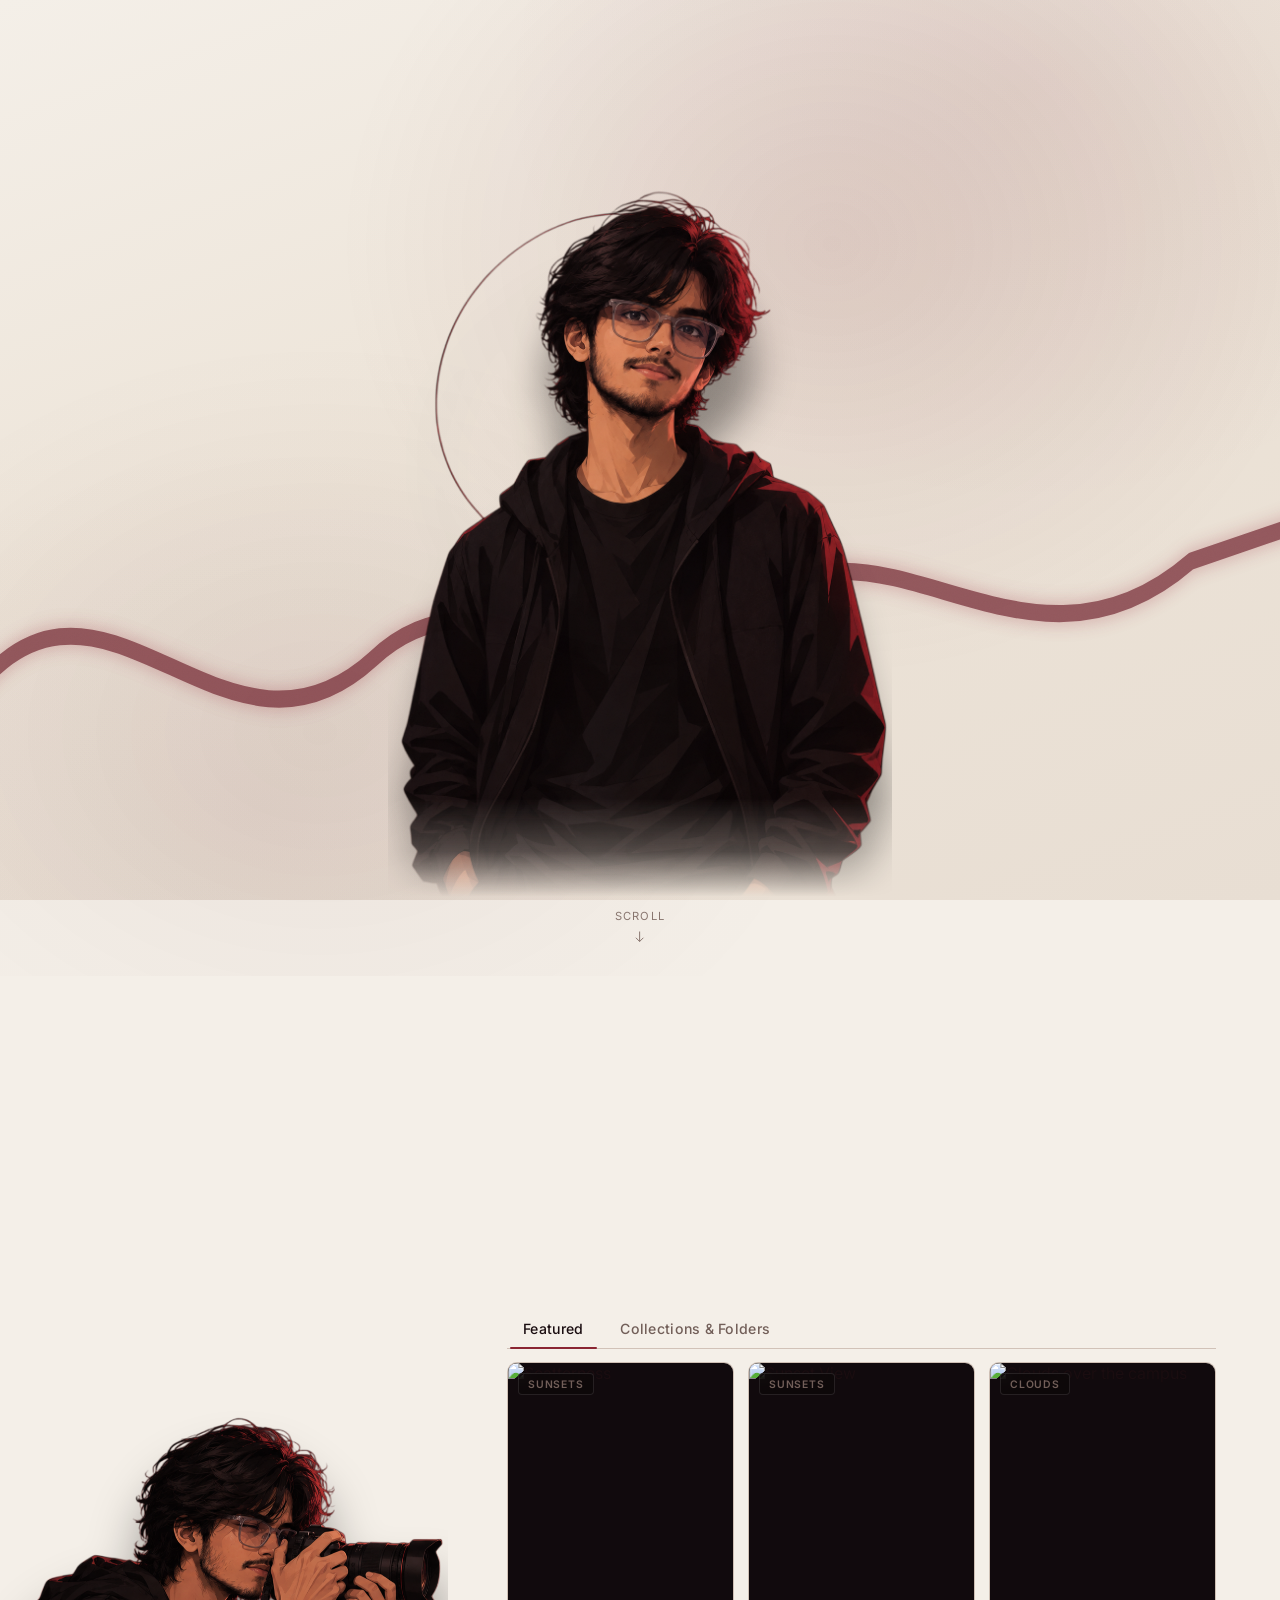
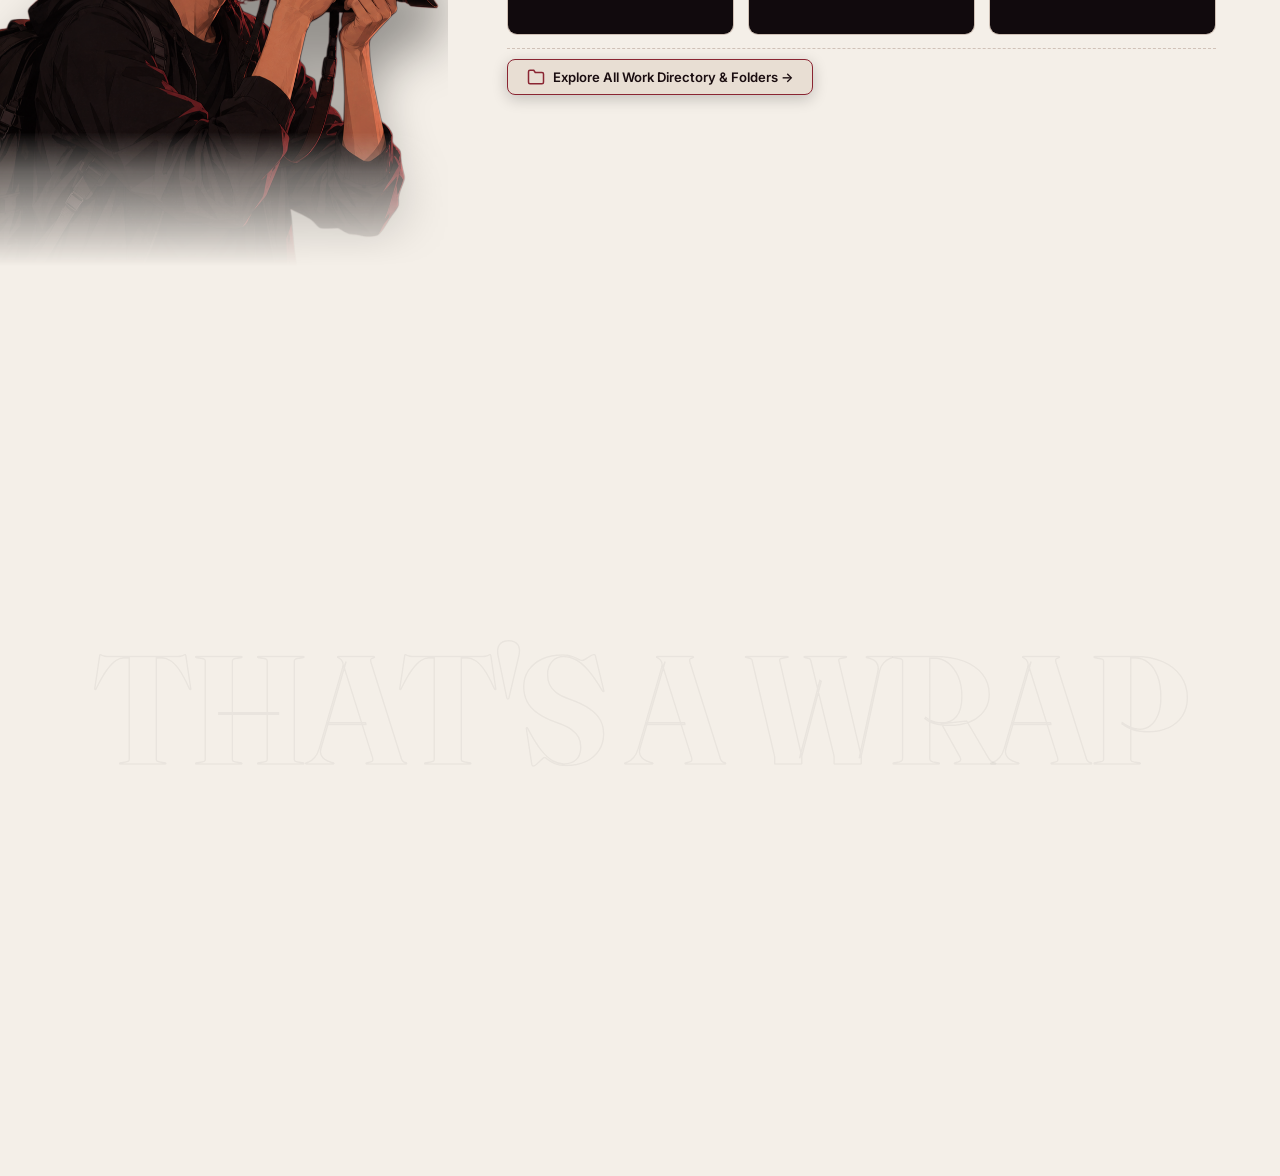
==== commit 6abde3a7: "fix: remove specified video from work section" ====
--- a/index.html
+++ b/index.html
@@ -195,7 +195,7 @@
         <div class="explore-more-bar">
           <a href="work.html" class="explore-more-btn">
             <svg viewBox="0 0 24 24" width="18" height="18" fill="none" stroke="currentColor" stroke-width="2"><path d="M22 19a2 2 0 0 1-2 2H4a2 2 0 0 1-2-2V5a2 2 0 0 1 2-2h5l2 3h9a2 2 0 0 1 2 2z"/></svg>
-            <span>Explore All Work Directory &amp; Folders (60 items) &rarr;</span>
+            <span>Explore All Work Directory &amp; Folders &rarr;</span>
           </a>
         </div>
       </div>
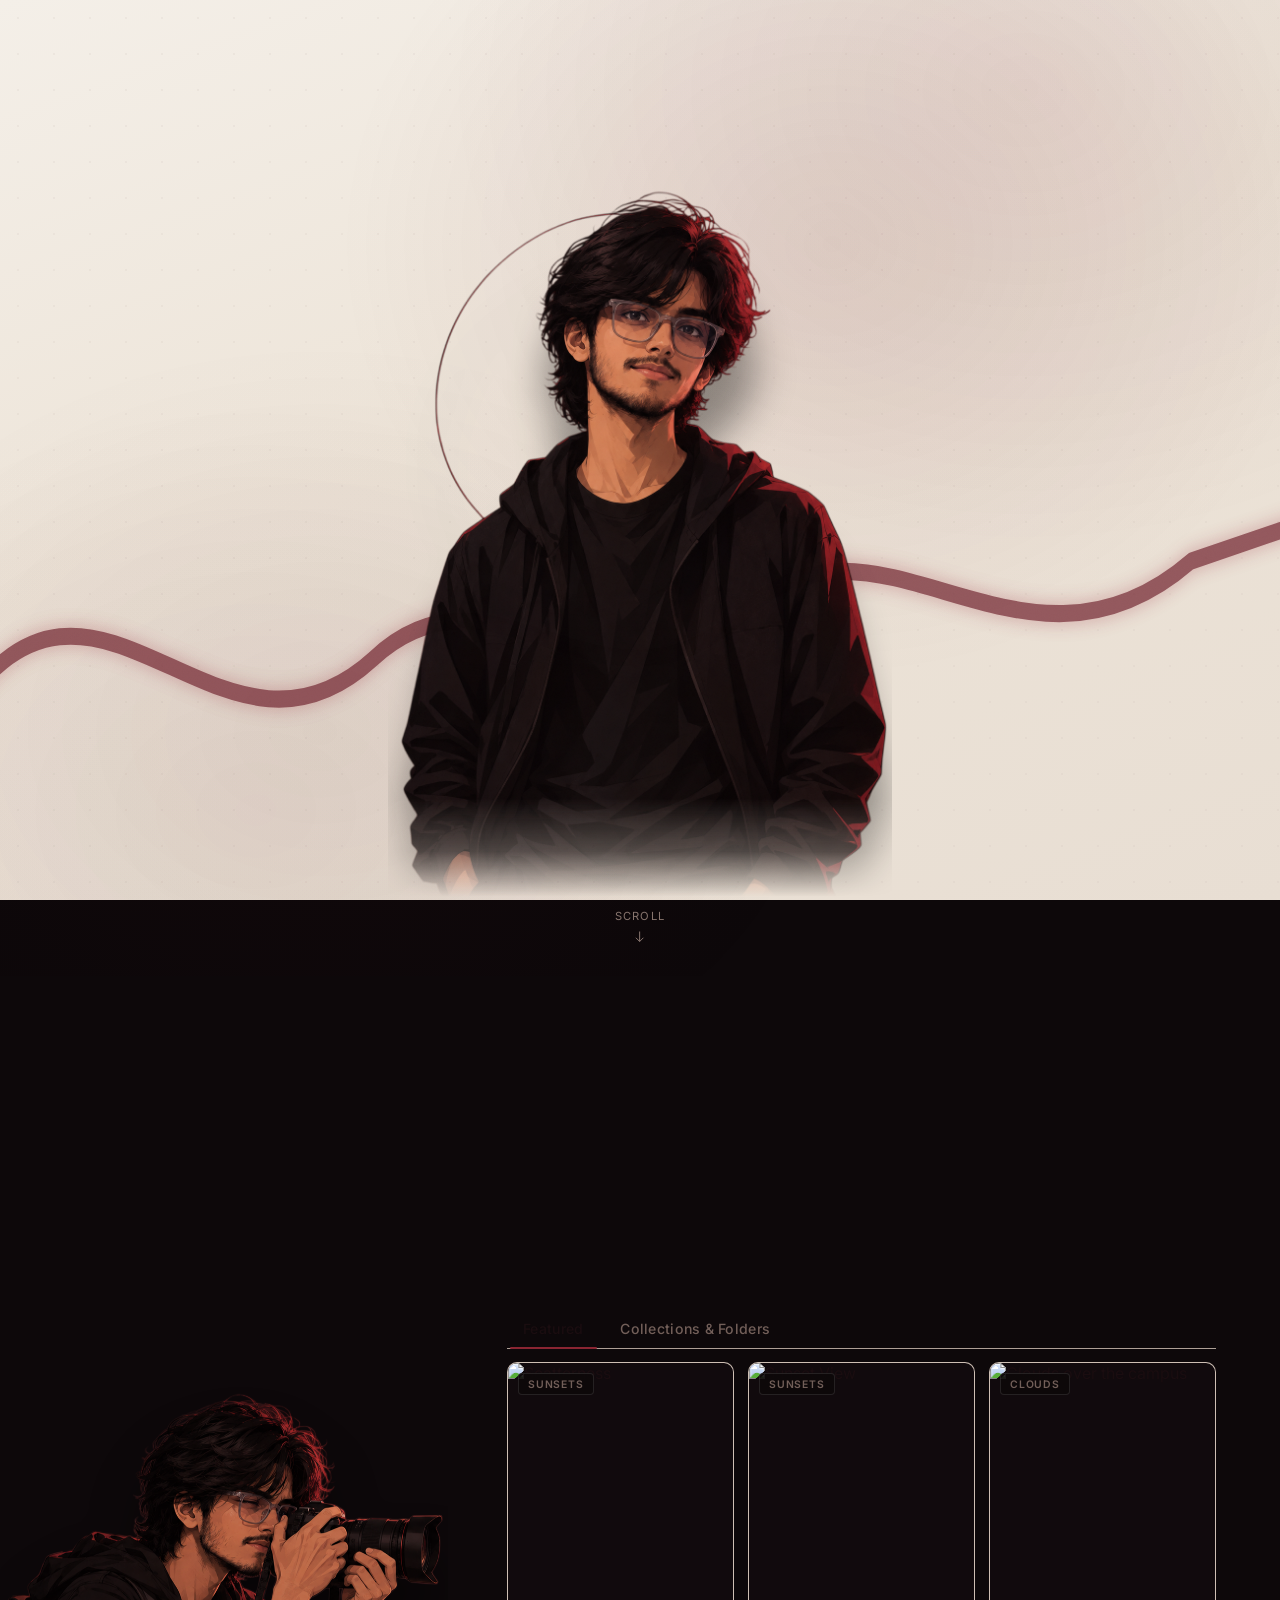
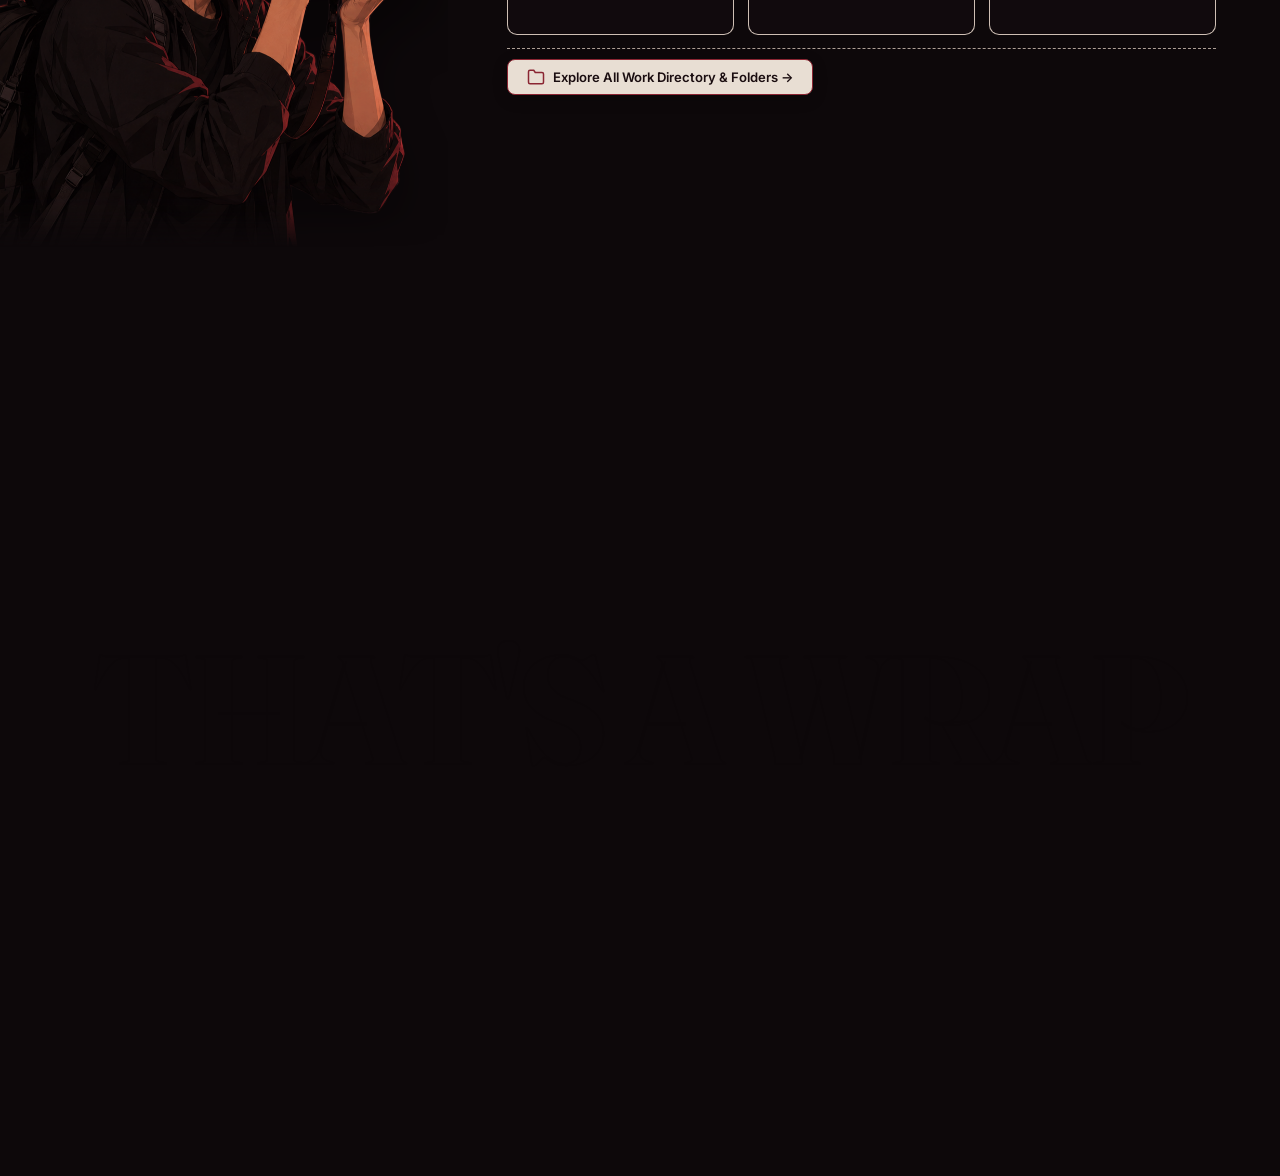
==== commit fe0f801d: "Optimize scrolling performance, folder switching and UI consistency - Switch masonry and explorer vi" ====
--- a/index.html
+++ b/index.html
@@ -15,6 +15,15 @@
 <link rel="stylesheet" href="style.css">
 </head>
 <body class="theme-dark">
+<script>
+  (function() {
+    const saved = localStorage.getItem('portfolio-theme');
+    if (saved === 'light' || (!saved && window.matchMedia && window.matchMedia('(prefers-color-scheme: light)').matches)) {
+      document.body.classList.remove('theme-dark');
+      document.body.classList.add('theme-light');
+    }
+  })();
+</script>
 
 <!-- ============================================================
      BACKGROUND LAYERS
@@ -207,12 +216,12 @@
           <button class="folder-btn active" data-folder="photography">
             <svg viewBox="0 0 24 24" width="16" height="16" fill="none" stroke="currentColor" stroke-width="1.8"><path d="M23 19a2 2 0 0 1-2 2H3a2 2 0 0 1-2-2V8a2 2 0 0 1 2-2h4l2-3h6l2 3h4a2 2 0 0 1 2 2z"/><circle cx="12" cy="13" r="4"/></svg>
             <span>Photography</span>
-            <span class="folder-badge" id="badge-photography">39</span>
+            <span class="folder-badge" id="badge-photography">59</span>
           </button>
           <button class="folder-btn" data-folder="video">
             <svg viewBox="0 0 24 24" width="16" height="16" fill="none" stroke="currentColor" stroke-width="1.8"><polygon points="23 7 16 12 23 17 23 7"/><rect x="1" y="5" width="15" height="14" rx="2" ry="2"/></svg>
             <span>Videography &amp; Reels</span>
-            <span class="folder-badge" id="badge-video">21</span>
+            <span class="folder-badge" id="badge-video">20</span>
           </button>
         </div>
 
@@ -259,14 +268,14 @@
         collaborate, or just say hi, find me here:
       </p>
       <div class="social-row">
-        <a href="mailto:priyanshnamdeo123@gmail.com" class="social-link" title="Send an email to Priyansh">
+        <a href="mailto:priyanshnamdeo123@gmail.com" class="social-link" title="Send an email to Priyansh" aria-label="Email Priyansh Namdeo">
           <svg viewBox="0 0 24 24" width="20" height="20" fill="none" stroke="currentColor" stroke-width="1.6">
             <path d="M4 4h16c1.1 0 2 .9 2 2v12c0 1.1-.9 2-2 2H4c-1.1 0-2-.9-2-2V6c0-1.1.9-2 2-2z"/>
             <polyline points="22,6 12,13 2,6"/>
           </svg>
           <span>priyanshnamdeo123@gmail.com</span>
         </a>
-        <a href="https://www.instagram.com/pnx.cam._/?hl=en" target="_blank" rel="noopener" class="social-link">
+        <a href="https://www.instagram.com/pnx.cam._/?hl=en" target="_blank" rel="noopener" class="social-link" aria-label="Visit Priyansh's Instagram profile">
           <svg viewBox="0 0 24 24" width="20" height="20" fill="none" stroke="currentColor" stroke-width="1.6">
             <rect x="3" y="3" width="18" height="18" rx="5"/>
             <circle cx="12" cy="12" r="4"/>
@@ -274,7 +283,7 @@
           </svg>
           <span>Instagram</span>
         </a>
-        <a href="https://www.linkedin.com/in/priyansh-namdeo-vii" target="_blank" rel="noopener" class="social-link">
+        <a href="https://www.linkedin.com/in/priyansh-namdeo-vii" target="_blank" rel="noopener" class="social-link" aria-label="Visit Priyansh's LinkedIn profile">
           <svg viewBox="0 0 24 24" width="20" height="20" fill="none" stroke="currentColor" stroke-width="1.6">
             <rect x="3.5" y="3.5" width="17" height="17" rx="3.5"/>
             <path d="M6.5 8.8h.01M6.5 12v6M12 12v6M12 12c0-2 1.8-2.8 3-2.8 1.7 0 3 1 3 3.3V18"/>
--- a/style.css
+++ b/style.css
@@ -125,11 +125,11 @@
   opacity: 0.14;
 }
 
-/* Global warm glow background (sits above dot grid, below content) */
+/* Global warm glow background (sits behind content) */
 .bg-glow {
   position: fixed;
   inset: 0;
-  z-index: 1;
+  z-index: 0;
   pointer-events: none;
   transition: background .65s var(--ease);
 }
@@ -142,12 +142,22 @@
     radial-gradient(ellipse at 50% 50%, rgba(42,13,20,0.20) 0%, transparent 70%);
 }
 
-/* Light mode: editorial warm gradient */
+/* Light mode: pure translucent radial glows (solid gradient is on body) */
+body.theme-light {
+  background: linear-gradient(160deg, #F4EFE8 0%, #EDE4D8 45%, #E8DED3 100%);
+  background-attachment: fixed;
+}
+
 body.theme-light .bg-glow {
   background:
-    radial-gradient(ellipse at 80% 10%, rgba(110,30,42,0.09) 0%, transparent 36%),
-    radial-gradient(ellipse at 20% 90%, rgba(83,22,29,0.06) 0%, transparent 32%),
-    linear-gradient(160deg, #F4EFE8 0%, #EDE4D8 45%, #E8DED3 100%);
+    radial-gradient(ellipse at 80% 10%, rgba(110,30,42,0.08) 0%, transparent 40%),
+    radial-gradient(ellipse at 20% 90%, rgba(83,22,29,0.05) 0%, transparent 36%);
+}
+
+/* Ensure all main content containers sit securely above background elements */
+main, .works-page, main#scrollContainer {
+  position: relative;
+  z-index: 2;
 }
 
 /* ==========================================================================
@@ -847,9 +857,8 @@
   font-weight: 600;
   padding: 0.2rem 0.55rem;
   border-radius: 4px;
-  background: rgba(13, 8, 10, 0.78);
+  background: rgba(13, 8, 10, 0.88);
   color: var(--text-muted);
-  backdrop-filter: blur(6px);
   border: 1px solid rgba(255, 255, 255, 0.1);
   transition: color 0.3s, border-color 0.3s;
 }
@@ -895,8 +904,7 @@
   width: 26px;
   height: 26px;
   border-radius: 50%;
-  background: rgba(13,8,10,0.65);
-  backdrop-filter: blur(4px);
+  background: rgba(13, 8, 10, 0.85);
   display: flex;
   align-items: center;
   justify-content: center;
@@ -1321,66 +1329,296 @@
   .nav-links a { font-size: 1.1rem; }
   .nav-hamburger { display: flex; }
 
-  /* Panels */
-  .panel { padding: 4.5rem 6vw 3rem; }
-
-  /* Hero: stack vertically */
-  .hero-panel { padding-top: 70px; }
+  /* Disable rigid snap and fixed heights on mobile for fluid natural scrolling */
+  main#scrollContainer {
+    scroll-snap-type: none;
+  }
+
+  /* Panels: allow natural height and prevent content cutoff */
+  .panel {
+    min-height: 100vh;
+    height: auto;
+    max-height: none;
+    overflow: visible;
+    scroll-snap-align: none;
+    padding: 4.5rem 5vw 3rem;
+  }
+
+  /* Hide floating dot nav on mobile touch devices to eliminate visual clutter */
+  .dot-nav {
+    display: none !important;
+  }
+
+  /* Hero: stack vertically with balanced proportions */
+  .hero-panel {
+    padding-top: 72px;
+    height: auto;
+    min-height: 100vh;
+  }
   .hero-inner {
     grid-template-columns: 1fr;
     grid-template-rows: auto auto auto;
     justify-items: center;
     text-align: center;
   }
+  .hero-nametag {
+    margin-bottom: -3.5rem;
+  }
+  .hero-character {
+    max-height: 48vh;
+  }
   .hero-left {
     grid-column: 1;
     grid-row: 3;
     align-items: center;
     padding: 0;
-    margin-top: 1.2rem;
+    margin-top: 1rem;
+    text-align: center;
+  }
+  .hero-tagline {
+    margin: 0 auto 0.8rem;
+  }
+  .hero-about {
+    max-width: 36ch;
+    font-size: 0.90rem;
+    line-height: 1.68;
+    text-align: center;
   }
   .hero-center {
     grid-column: 1;
     grid-row: 1 / 3;
   }
-  .hero-right { display: none; }
-  .hero-about { max-width: 40ch; font-size: 0.92rem; }
-
-  /* Work panel */
+  .hero-right {
+    display: none;
+  }
+
+  /* ==========================================
+     WORK PANEL — MOBILE REDESIGN (NO CUTOFF)
+     ========================================== */
   .work-panel {
     flex-direction: column;
-    padding-top: 4.5rem;
-    padding-left: 5vw;
-    gap: 1rem;
-  }
+    align-items: center;
+    justify-content: flex-start;
+    height: auto;
+    max-height: none;
+    min-height: 100vh;
+    overflow: visible;
+    padding: 4.5rem 5vw 3.5rem;
+    gap: 1.2rem;
+  }
+
+  /* Compact, beautifully integrated character banner */
   .work-character-col {
     flex: none;
     width: 100%;
-    min-height: 220px;
+    min-width: unset;
+    min-height: unset;
+    height: auto;
+    max-height: 28vh;
+    display: flex;
     justify-content: center;
+    align-items: center;
     margin-bottom: 0.5rem;
-  }
-  .work-character { max-height: 45vh; margin-left: 0; }
-  .work-content-col { padding-left: 0; }
-  .masonry.pinterest-grid { columns: 2 140px; max-height: none; overflow: visible; }
-
-  /* Thanks */
-  .thanks-panel { flex-direction: column-reverse; text-align: center; gap: 1.5rem; }
-  .thanks-content-col { max-width: 100%; padding-bottom: 0; }
-  .thanks-body { margin-left: auto; margin-right: auto; }
-  .social-row  { justify-content: center; }
-  .thanks-character-col { min-height: 240px; }
-  .thanks-character { max-height: 48vh; }
-
-  /* Dot nav */
-  .dot-nav { right: 12px; }
+    padding: 0;
+    overflow: visible;
+  }
+
+  .work-character {
+    max-height: 26vh;
+    max-width: 220px;
+    width: auto;
+    object-fit: contain;
+    margin: 0 auto;
+    align-self: center;
+    filter: drop-shadow(0 20px 20px rgba(0,0,0,0.35));
+  }
+
+  /* Content column fills mobile width naturally without height clamp */
+  .work-content-col {
+    max-height: none;
+    width: 100%;
+    padding: 0;
+    display: flex;
+    flex-direction: column;
+    overflow: visible;
+  }
+
+  .work-header {
+    text-align: center;
+    margin-bottom: 1rem;
+  }
+  .work-title {
+    font-size: clamp(1.8rem, 6vw, 2.4rem);
+    text-align: center;
+  }
+  .work-subtitle {
+    text-align: center;
+    margin: 0 auto;
+    font-size: 0.86rem;
+    max-width: 38ch;
+  }
+
+  .tabs {
+    justify-content: center;
+    margin-bottom: 1.2rem;
+  }
+  .tab-btn {
+    font-size: 0.84rem;
+    padding: 0.55rem 0.9rem;
+  }
+
+  /* Work cards grid on mobile: responsive without squishing */
+  .masonry.pinterest-grid {
+    display: grid;
+    grid-template-columns: repeat(auto-fit, minmax(240px, 1fr));
+    gap: 16px;
+    max-height: none;
+    overflow: visible;
+    width: 100%;
+  }
+
+  .pinterest-card {
+    aspect-ratio: 16 / 11;
+  }
+
+  .explore-more-bar {
+    justify-content: center;
+    width: 100%;
+    margin-top: 1.2rem;
+    padding-top: 0.8rem;
+  }
+  .explore-more-btn {
+    width: 100%;
+    max-width: 380px;
+    justify-content: center;
+    padding: 0.68rem 1.1rem;
+    font-size: 0.82rem;
+    text-align: center;
+  }
+
+  /* Folders tab mobile controls */
+  .folder-nav-row {
+    flex-direction: column;
+    gap: 0.6rem;
+    width: 100%;
+  }
+  .folder-btn {
+    width: 100%;
+    justify-content: space-between;
+    padding: 0.65rem 1rem;
+  }
+  .subtab-row {
+    justify-content: center;
+    gap: 0.4rem;
+  }
+  .folder-breadcrumb {
+    margin: 0 auto 1rem;
+  }
+
+  /* ==========================================
+     THANKS PANEL — MOBILE POLISH (CLEAN & UNCLUTTERED)
+     ========================================== */
+  .thanks-panel {
+    height: auto;
+    min-height: 100vh;
+    max-height: none;
+    overflow: visible;
+    flex-direction: column-reverse;
+    justify-content: center;
+    align-items: center;
+    text-align: center;
+    padding: 4.5rem 5vw 3.5rem;
+    gap: 1.5rem;
+  }
+
+  .thanks-character-col {
+    flex: none;
+    width: 100%;
+    min-width: unset;
+    min-height: unset;
+    height: auto;
+    max-height: 30vh;
+    display: flex;
+    justify-content: center;
+    align-items: center;
+  }
+  .thanks-character {
+    max-height: 28vh;
+    max-width: 200px;
+    width: auto;
+    margin: 0 auto;
+    align-self: center;
+    filter: drop-shadow(0 20px 25px rgba(0,0,0,0.35));
+  }
+
+  .thanks-content-col {
+    max-width: 100%;
+    padding-bottom: 0;
+    display: flex;
+    flex-direction: column;
+    align-items: center;
+  }
+  .thanks-title {
+    font-size: clamp(2rem, 6.8vw, 2.8rem);
+    margin-bottom: 0.9rem;
+  }
+  .thanks-body {
+    font-size: 0.92rem;
+    line-height: 1.68;
+    max-width: 38ch;
+    margin: 0 auto 1.4rem;
+  }
+
+  /* Clean stacked mobile contact pill buttons */
+  .social-row {
+    display: flex;
+    flex-direction: column;
+    align-items: stretch;
+    width: 100%;
+    max-width: 330px;
+    margin: 0 auto;
+    gap: 0.65rem;
+  }
+  .social-link {
+    width: 100%;
+    justify-content: center;
+    padding: 0.7rem 1rem;
+    font-size: 0.84rem;
+  }
+
+  /* Atmospheric watermark scaled down on mobile so it doesn't cause overflow or clash */
+  .thanks-watermark {
+    font-size: clamp(2.4rem, 8.5vw, 4.2rem);
+    top: 25%;
+    opacity: 0.35;
+    letter-spacing: -0.01em;
+  }
 }
 
 @media (max-width: 560px) {
-  .hero-character { max-height: 50vh; }
-  .hero-nametag  { margin-bottom: -4rem; }
-  .masonry.pinterest-grid { columns: 1 100%; }
-  .folder-btn { width: 100%; justify-content: space-between; }
+  .hero-character { max-height: 44vh; }
+  .hero-nametag { margin-bottom: -3rem; }
+  .hero-name-line { font-size: clamp(2.6rem, 11vw, 4rem); }
+
+  /* Single column cards on smaller phones */
+  .masonry.pinterest-grid {
+    display: flex;
+    flex-direction: column;
+    gap: 16px;
+    width: 100%;
+  }
+  .pinterest-card {
+    width: 100%;
+    aspect-ratio: 16 / 10;
+    max-height: 220px;
+  }
+  .card-tag {
+    font-size: 0.62rem;
+    padding: 0.18rem 0.45rem;
+  }
+  .pinterest-card .item-title {
+    font-size: 0.82rem;
+  }
 }
 
 /* ==========================================================================
